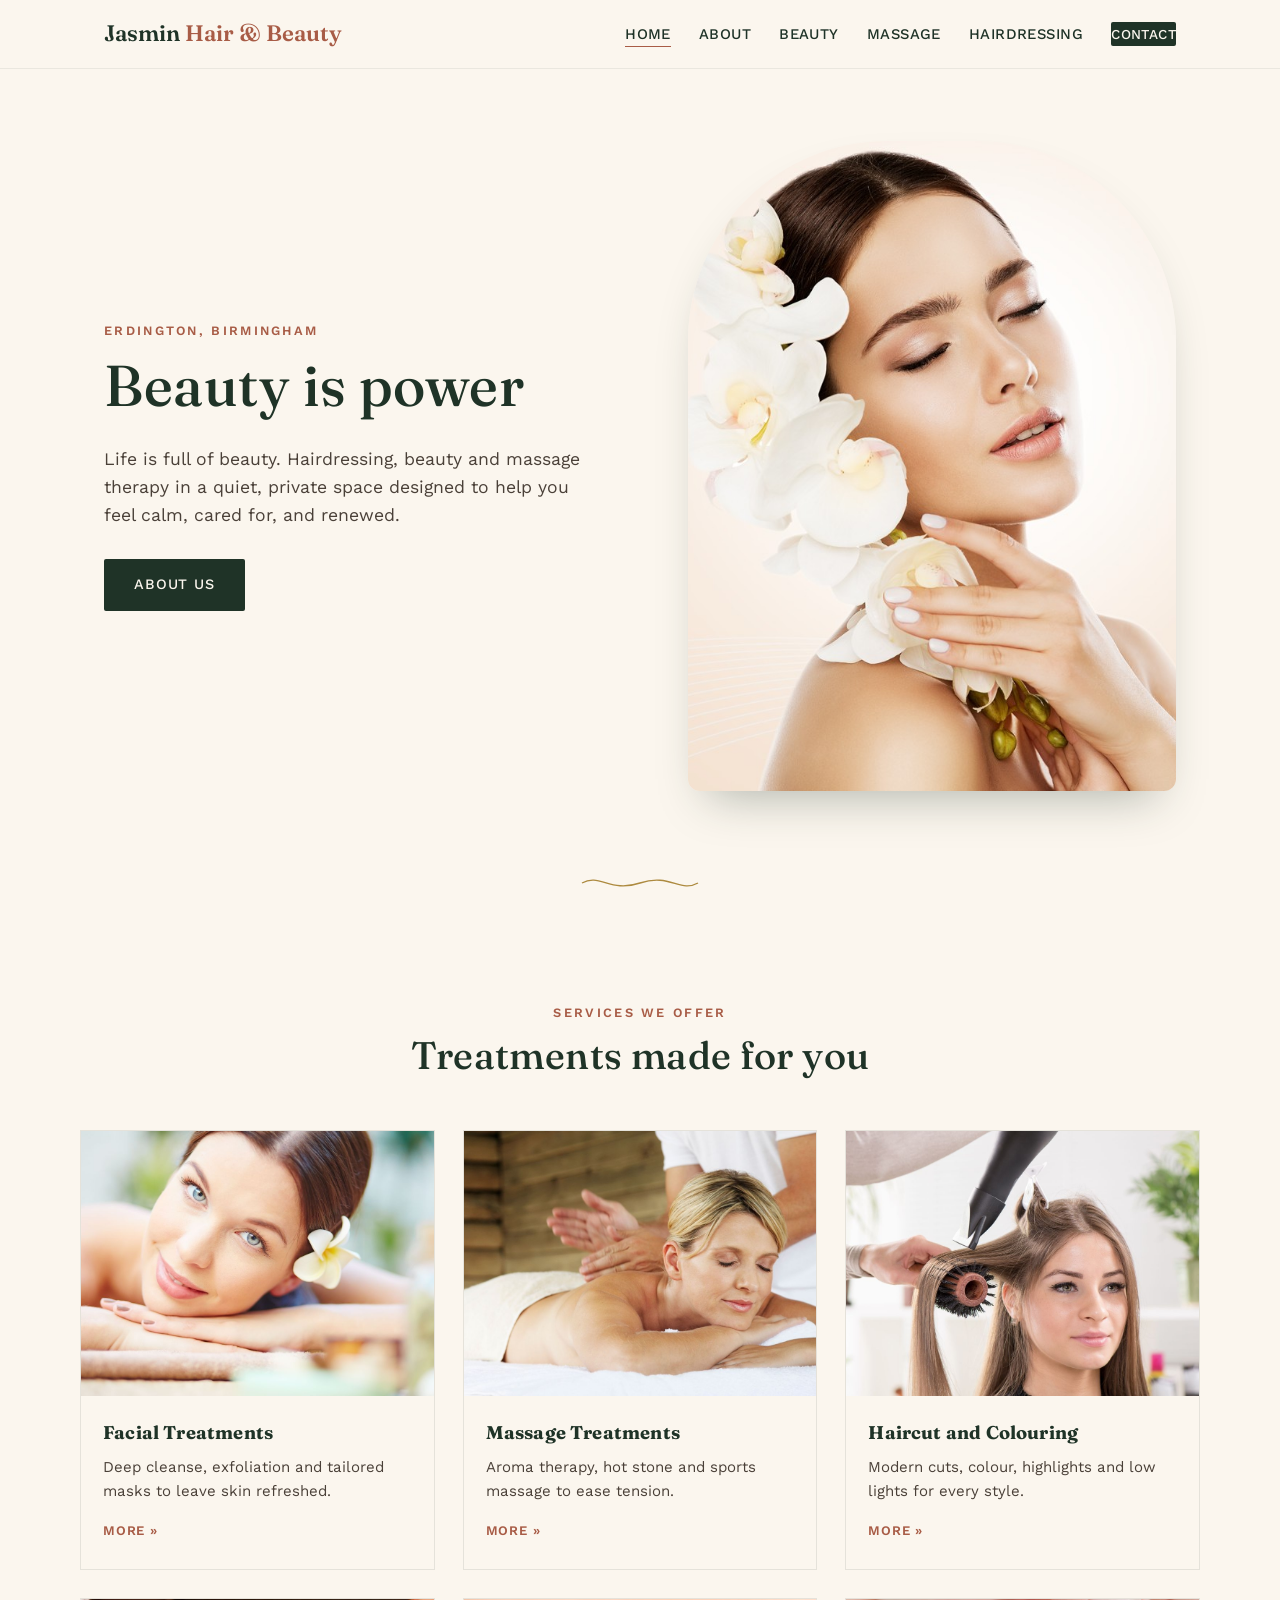
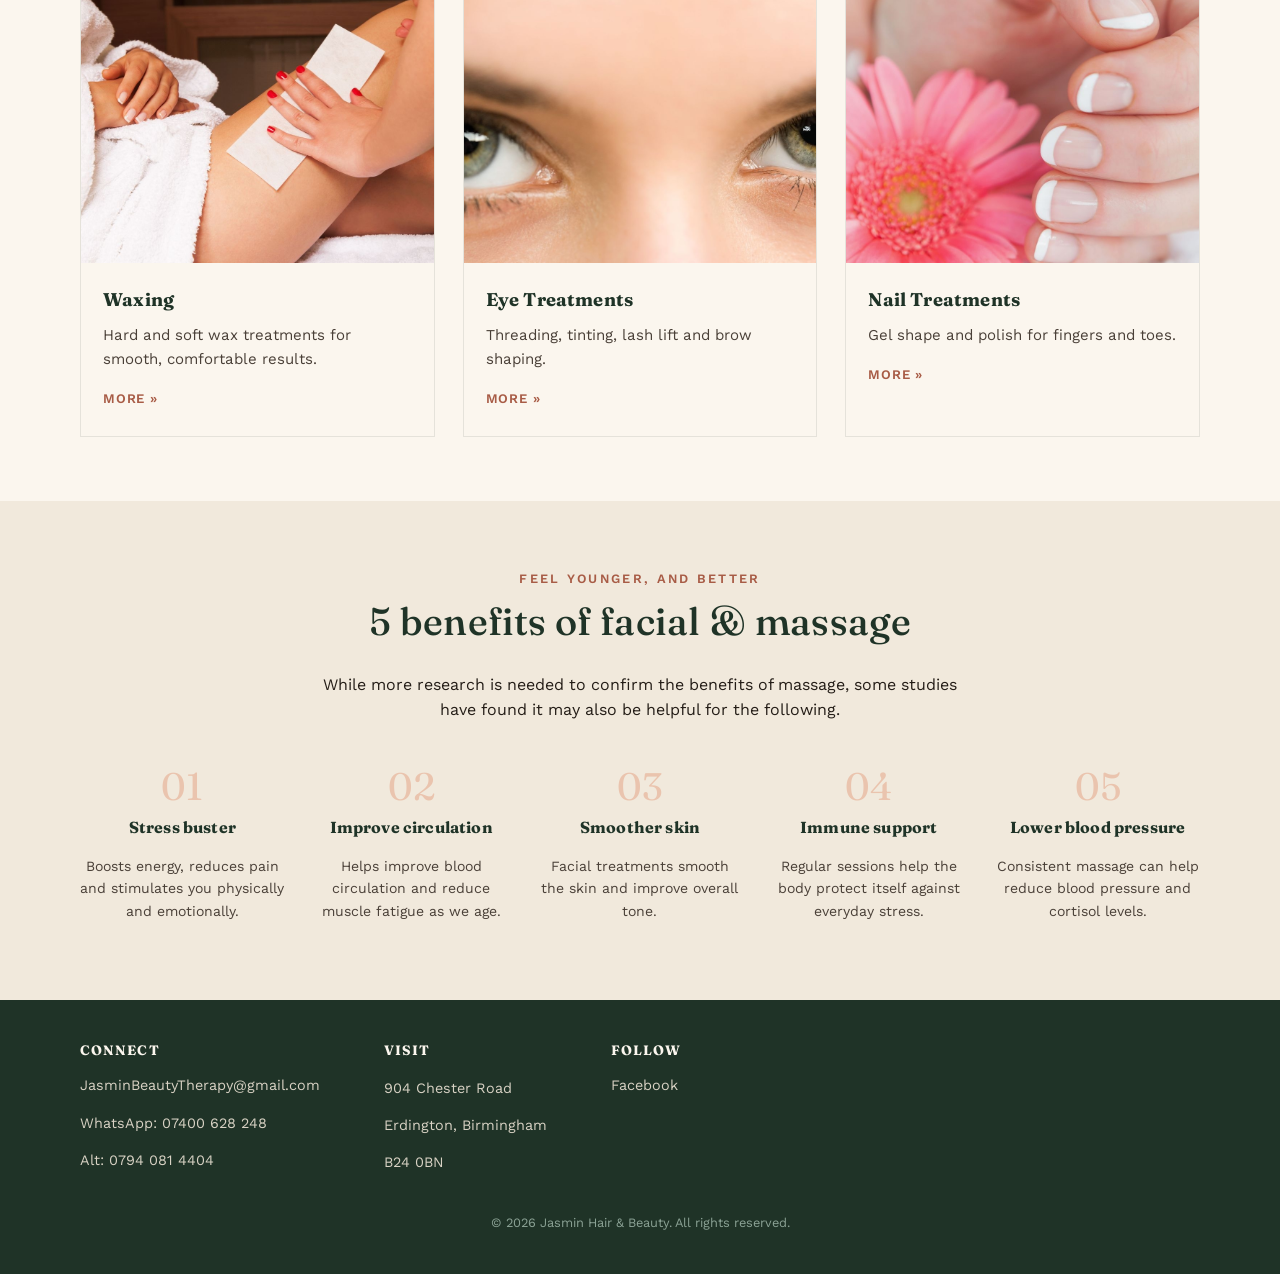
==== index.html @ 74ed9ce4 "Add files via upload" ====
<!DOCTYPE html>
<html lang="en">
<head>
<meta charset="UTF-8">
<meta name="viewport" content="width=device-width, initial-scale=1">
<title>Jasmin Hair &amp; Beauty | Beauty Therapy | Sutton Coldfield, Birmingham</title>
<meta name="description" content="Jasmin Hair & Beauty offers quality hair cutting, colouring, massage, pedicure and manicure treatments in a calm, private setting in Erdington, Birmingham.">
<link rel="stylesheet" href="styles.css">
</head>
<body>

<header class="site-header">
  <div class="nav-row">
    <a href="index.html" class="brand">Jasmin <span>Hair &amp; Beauty</span></a>
    <button class="nav-toggle" aria-label="Toggle menu">&#9776;</button>
    <ul class="nav-links">
      <li><a href="index.html" class="active">Home</a></li>
      <li><a href="about.html">About</a></li>
      <li class="dropdown">
        <a href="beauty-treatments.html">Beauty</a>
        <div class="dropdown-menu">
          <a href="beauty-treatments.html">Beauty Treatments</a>
          <a href="eye-treatments.html">Eye Treatments</a>
          <a href="waxing.html">Waxing</a>
          <a href="nail.html">Nail</a>
        </div>
      </li>
      <li><a href="massage.html">Massage</a></li>
      <li><a href="hairdressing.html">Hairdressing</a></li>
      <li><a href="contact.html" class="book-btn">Contact</a></li>
    </ul>
  </div>
</header>

<section class="hero">
  <div>
    <span class="eyebrow">Erdington, Birmingham</span>
    <h1>Beauty is power</h1>
    <p class="lead">Life is full of beauty. Hairdressing, beauty and massage therapy in a quiet, private space designed to help you feel calm, cared for, and renewed.</p>
    <a href="about.html" class="btn">About Us</a>
  </div>
  <div class="hero-image">
    <img src="js1.jpg" alt="Jasmin Hair & Beauty treatment room">
  </div>
</section>

<div class="divider">
  <svg viewBox="0 0 120 24" fill="none" xmlns="http://www.w3.org/2000/svg"><path d="M2 12C20 2 30 22 60 12C90 2 100 22 118 12" stroke="currentColor" stroke-width="1.4"/></svg>
</div>

<section>
  <div class="section-inner">
    <div class="section-head">
      <span class="eyebrow">Services we offer</span>
      <h2>Treatments made for you</h2>
    </div>
    <div class="grid">
      <div class="card">
        <div class="card-arch"><img src="js2.jpg" alt="Facial treatments"></div>
        <div class="card-body">
          <h3>Facial Treatments</h3>
          <p>Deep cleanse, exfoliation and tailored masks to leave skin refreshed.</p>
          <a href="beauty-treatments.html">More &raquo;</a>
        </div>
      </div>
      <div class="card">
        <div class="card-arch"><img src="js3.jpg" alt="Massage treatments"></div>
        <div class="card-body">
          <h3>Massage Treatments</h3>
          <p>Aroma therapy, hot stone and sports massage to ease tension.</p>
          <a href="massage.html">More &raquo;</a>
        </div>
      </div>
      <div class="card">
        <div class="card-arch"><img src="js4.jpg" alt="Haircut and colouring"></div>
        <div class="card-body">
          <h3>Haircut and Colouring</h3>
          <p>Modern cuts, colour, highlights and low lights for every style.</p>
          <a href="hairdressing.html">More &raquo;</a>
        </div>
      </div>
      <div class="card">
        <div class="card-arch"><img src="js5.jpg" alt="Waxing treatments"></div>
        <div class="card-body">
          <h3>Waxing</h3>
          <p>Hard and soft wax treatments for smooth, comfortable results.</p>
          <a href="waxing.html">More &raquo;</a>
        </div>
      </div>
      <div class="card">
        <div class="card-arch"><img src="js6.jpg" alt="Eye treatments"></div>
        <div class="card-body">
          <h3>Eye Treatments</h3>
          <p>Threading, tinting, lash lift and brow shaping.</p>
          <a href="eye-treatments.html">More &raquo;</a>
        </div>
      </div>
      <div class="card">
        <div class="card-arch"><img src="js7.jpg" alt="Nail treatments"></div>
        <div class="card-body">
          <h3>Nail Treatments</h3>
          <p>Gel shape and polish for fingers and toes.</p>
          <a href="nail.html">More &raquo;</a>
        </div>
      </div>
    </div>
  </div>
</section>

<section class="tinted">
  <div class="section-inner">
    <div class="section-head">
      <span class="eyebrow">Feel younger, and better</span>
      <h2>5 benefits of facial &amp; massage</h2>
      <p style="margin-top:14px;">While more research is needed to confirm the benefits of massage, some studies have found it may also be helpful for the following.</p>
    </div>
    <div class="benefits">
      <div class="benefit">
        <div class="num">01</div>
        <h3>Stress buster</h3>
        <p>Boosts energy, reduces pain and stimulates you physically and emotionally.</p>
      </div>
      <div class="benefit">
        <div class="num">02</div>
        <h3>Improve circulation</h3>
        <p>Helps improve blood circulation and reduce muscle fatigue as we age.</p>
      </div>
      <div class="benefit">
        <div class="num">03</div>
        <h3>Smoother skin</h3>
        <p>Facial treatments smooth the skin and improve overall tone.</p>
      </div>
      <div class="benefit">
        <div class="num">04</div>
        <h3>Immune support</h3>
        <p>Regular sessions help the body protect itself against everyday stress.</p>
      </div>
      <div class="benefit">
        <div class="num">05</div>
        <h3>Lower blood pressure</h3>
        <p>Consistent massage can help reduce blood pressure and cortisol levels.</p>
      </div>
    </div>
  </div>
</section>

<footer>
  <div class="footer-inner">
    <div class="cols">
      <div class="footer-col">
        <h4>Connect</h4>
        <a href="mailto:JasminBeautyTherapy@gmail.com">JasminBeautyTherapy@gmail.com</a>
        <p>WhatsApp: 07400 628 248</p>
        <p>Alt: 0794 081 4404</p>
      </div>
      <div class="footer-col">
        <h4>Visit</h4>
        <p>904 Chester Road</p>
        <p>Erdington, Birmingham</p>
        <p>B24 0BN</p>
      </div>
      <div class="footer-col">
        <h4>Follow</h4>
        <a href="https://facebook.com/JasminBeautyTherapy/" target="_blank" rel="noopener">Facebook</a>
      </div>
    </div>
  </div>
  <p class="copyright">&copy; <span id="year"></span> Jasmin Hair &amp; Beauty. All rights reserved.</p>
</footer>

<script src="script.js"></script>
<script>document.getElementById('year').textContent = new Date().getFullYear();</script>
</body>
</html>
---- styles.css ----
/* ============================================
   Jasmin Hair & Beauty — design tokens
   ============================================ */
@import url('https://fonts.googleapis.com/css2?family=Fraunces:opsz,wght@9..144,400;9..144,500;9..144,600&family=Work+Sans:wght@400;500;600&display=swap');

:root{
  --forest:#1F3327;
  --forest-light:#3C5A46;
  --rosewood:#A85C46;
  --blush:#EAC4AE;
  --ivory:#FBF6EE;
  --putty:#F1E9DC;
  --gold:#AD8A3F;
  --ink:#241D17;
  --radius-arch: 200px 200px 12px 12px;
  --max: 1120px;
}

*,*::before,*::after{box-sizing:border-box;}
html{scroll-behavior:smooth;}
body{
  margin:0;
  background:var(--ivory);
  color:var(--ink);
  font-family:'Work Sans', sans-serif;
  font-size:16px;
  line-height:1.6;
}
h1,h2,h3,h4{
  font-family:'Fraunces', serif;
  color:var(--forest);
  margin:0 0 0.5em;
  letter-spacing:0.01em;
}
a{color:inherit;text-decoration:none;}
img{max-width:100%;display:block;}
.wrap{max-width:var(--max);margin:0 auto;padding:0 24px;}

/* -------- header / nav -------- */
.site-header{
  position:sticky;top:0;z-index:50;
  background:rgba(251,246,238,0.94);
  backdrop-filter:blur(6px);
  border-bottom:1px solid rgba(31,51,39,0.08);
}
.nav-row{
  display:flex;align-items:center;justify-content:space-between;
  padding:16px 24px;max-width:var(--max);margin:0 auto;
}
.brand{
  font-family:'Fraunces', serif;
  font-size:1.4rem;font-weight:600;color:var(--forest);
}
.brand span{color:var(--rosewood);}
.nav-links{display:flex;gap:28px;align-items:center;list-style:none;margin:0;padding:0;}
.nav-links a{
  font-size:0.92rem;font-weight:500;letter-spacing:0.03em;text-transform:uppercase;
  color:var(--forest);position:relative;padding:4px 0;
}
.nav-links a::after{
  content:"";position:absolute;left:0;bottom:0;width:0;height:1px;background:var(--rosewood);
  transition:width .25s ease;
}
.nav-links a:hover::after, .nav-links a.active::after{width:100%;}
.nav-links .dropdown{position:relative;}
.dropdown-menu{
  display:none;position:absolute;top:100%;left:0;background:var(--ivory);
  border:1px solid rgba(31,51,39,0.12);min-width:180px;padding:8px 0;margin-top:10px;
  box-shadow:0 12px 24px rgba(31,51,39,0.08);
}
.dropdown:hover .dropdown-menu{display:block;}
.dropdown-menu a{display:block;padding:8px 18px;text-transform:none;font-size:0.9rem;}
.dropdown-menu a:hover{background:var(--putty);}
.nav-toggle{display:none;background:none;border:none;font-size:1.6rem;color:var(--forest);cursor:pointer;}

.book-btn{
  background:var(--forest);color:var(--ivory)!important;
  padding:10px 20px;border-radius:2px;font-size:0.85rem!important;
  text-transform:uppercase;letter-spacing:0.05em;
}
.book-btn:hover{background:var(--rosewood);}
.book-btn::after{display:none;}

/* -------- hero -------- */
.hero{
  display:grid;grid-template-columns:1.1fr 1fr;gap:48px;align-items:center;
  padding:72px 24px;max-width:var(--max);margin:0 auto;
}
.hero .eyebrow{
  font-size:0.8rem;letter-spacing:0.18em;text-transform:uppercase;color:var(--rosewood);
  font-weight:600;margin-bottom:14px;display:block;
}
.hero h1{font-size:clamp(2.4rem,5vw,3.6rem);line-height:1.05;font-weight:500;}
.hero p.lead{font-size:1.1rem;max-width:44ch;margin:18px 0 30px;color:#4a4038;}
.hero-image{
  border-radius:var(--radius-arch);
  overflow:hidden;aspect-ratio:3/4;
  box-shadow:0 24px 48px -20px rgba(31,51,39,0.35);
}
.hero-image img{width:100%;height:100%;object-fit:cover;}

.btn{
  display:inline-block;background:var(--forest);color:var(--ivory);
  padding:14px 30px;border-radius:2px;font-size:0.9rem;font-weight:500;
  text-transform:uppercase;letter-spacing:0.06em;transition:background .2s ease;
}
.btn:hover{background:var(--rosewood);}
.btn-outline{
  background:transparent;border:1px solid var(--forest);color:var(--forest);
}
.btn-outline:hover{background:var(--forest);color:var(--ivory);}

/* -------- botanical divider (signature element) -------- */
.divider{display:flex;justify-content:center;padding:8px 0 40px;}
.divider svg{width:120px;height:24px;color:var(--gold);}

/* -------- section basics -------- */
section{padding:64px 24px;}
.section-inner{max-width:var(--max);margin:0 auto;}
.section-head{text-align:center;max-width:640px;margin:0 auto 44px;}
.section-head .eyebrow{
  font-size:0.8rem;letter-spacing:0.18em;text-transform:uppercase;color:var(--rosewood);font-weight:600;
}
.section-head h2{font-size:clamp(1.8rem,3vw,2.4rem);font-weight:500;}
.tinted{background:var(--putty);}

/* -------- service cards -------- */
.grid{display:grid;grid-template-columns:repeat(3,1fr);gap:28px;}
.card{
  background:var(--ivory);border:1px solid rgba(31,51,39,0.1);
  overflow:hidden;transition:transform .25s ease, box-shadow .25s ease;
}
.card:hover{transform:translateY(-4px);box-shadow:0 20px 32px -18px rgba(31,51,39,0.25);}
.card-arch{aspect-ratio:4/3;overflow:hidden;border-radius:0 0 0 0;position:relative;}
.card-arch img{width:100%;height:100%;object-fit:cover;}
.card-body{padding:22px 22px 26px;}
.card-body h3{font-size:1.15rem;margin-bottom:8px;}
.card-body p{font-size:0.94rem;color:#4a4038;margin:0 0 14px;}
.card-body a{font-size:0.82rem;text-transform:uppercase;letter-spacing:0.06em;color:var(--rosewood);font-weight:600;}

/* -------- benefits list -------- */
.benefits{display:grid;grid-template-columns:repeat(5,1fr);gap:24px;}
.benefit{text-align:center;}
.benefit .num{
  font-family:'Fraunces',serif;color:var(--blush);font-size:2.4rem;line-height:1;margin-bottom:10px;
}
.benefit h3{font-size:1rem;margin-bottom:8px;}
.benefit p{font-size:0.88rem;color:#4a4038;}

/* -------- pricing table -------- */
.price-table{width:100%;border-collapse:collapse;margin:0 auto;max-width:760px;}
.price-table tr{border-bottom:1px solid rgba(31,51,39,0.12);}
.price-table td{padding:14px 6px;font-size:0.98rem;}
.price-table td:last-child{text-align:right;font-family:'Fraunces',serif;color:var(--rosewood);font-weight:600;white-space:nowrap;}
.price-group{margin-bottom:44px;}
.price-group h3{font-size:1.05rem;text-transform:uppercase;letter-spacing:0.06em;color:var(--forest-light);margin-bottom:6px;}
.price-note{font-size:0.85rem;color:#7a6f63;margin-top:10px;}

/* -------- intro / about text blocks -------- */
.prose{max-width:680px;margin:0 auto;font-size:1.05rem;color:#4a4038;}
.prose p{margin-bottom:1.1em;}

.two-col{display:grid;grid-template-columns:1fr 1fr;gap:56px;align-items:center;}
.two-col img{border-radius:var(--radius-arch);aspect-ratio:3/4;object-fit:cover;width:100%;}

/* -------- contact / footer -------- */
.contact-grid{display:grid;grid-template-columns:1.1fr 0.9fr;gap:56px;}
.info-block{margin-bottom:28px;}
.info-block h3{font-size:0.85rem;text-transform:uppercase;letter-spacing:0.08em;color:var(--rosewood);margin-bottom:10px;}
.info-block p{margin:0 0 4px;font-size:0.98rem;}

form.contact-form{display:flex;flex-direction:column;gap:16px;}
form.contact-form label{font-size:0.8rem;text-transform:uppercase;letter-spacing:0.05em;color:var(--forest-light);margin-bottom:6px;display:block;}
form.contact-form input, form.contact-form textarea{
  width:100%;padding:12px 14px;border:1px solid rgba(31,51,39,0.2);background:var(--ivory);
  font-family:'Work Sans',sans-serif;font-size:0.95rem;
}
form.contact-form textarea{min-height:130px;resize:vertical;}
form.contact-form button{align-self:flex-start;border:none;cursor:pointer;}
.form-note{font-size:0.82rem;color:#7a6f63;margin-top:6px;}

footer{
  background:var(--forest);color:var(--ivory);padding:40px 24px 28px;
}
.footer-inner{max-width:var(--max);margin:0 auto;display:flex;justify-content:space-between;flex-wrap:wrap;gap:24px;}
footer a{color:var(--blush);}
.footer-inner .cols{display:flex;gap:64px;flex-wrap:wrap;}
.footer-col h4{color:var(--ivory);font-size:0.85rem;text-transform:uppercase;letter-spacing:0.08em;margin-bottom:12px;}
.footer-col p, .footer-col a{font-size:0.9rem;color:#d8d2c4;display:block;margin-bottom:6px;}
.copyright{font-size:0.8rem;color:#8ba295;margin-top:32px;text-align:center;}

/* -------- page hero (inner pages) -------- */
.page-hero{
  padding:56px 24px 20px;text-align:center;
}
.page-hero .eyebrow{font-size:0.8rem;letter-spacing:0.18em;text-transform:uppercase;color:var(--rosewood);font-weight:600;}
.page-hero h1{font-size:clamp(2rem,4vw,2.8rem);font-weight:500;}
.page-hero p{max-width:56ch;margin:12px auto 0;color:#4a4038;}

/* -------- responsive -------- */
@media (max-width:900px){
  .hero{grid-template-columns:1fr;padding-top:40px;}
  .hero-image{order:-1;max-width:340px;margin:0 auto;}
  .grid{grid-template-columns:repeat(2,1fr);}
  .benefits{grid-template-columns:repeat(2,1fr);}
  .two-col{grid-template-columns:1fr;}
  .contact-grid{grid-template-columns:1fr;}
  .nav-links{
    position:fixed;top:68px;left:0;right:0;bottom:0;background:var(--ivory);
    flex-direction:column;align-items:flex-start;padding:28px 24px;gap:20px;
    transform:translateX(100%);transition:transform .3s ease;overflow-y:auto;
  }
  .nav-links.open{transform:translateX(0);}
  .nav-toggle{display:block;}
  .dropdown-menu{position:static;display:block!important;box-shadow:none;border:none;padding-left:12px;margin-top:8px;}
}
@media (max-width:600px){
  .grid{grid-template-columns:1fr;}
  .benefits{grid-template-columns:1fr 1fr;}
}
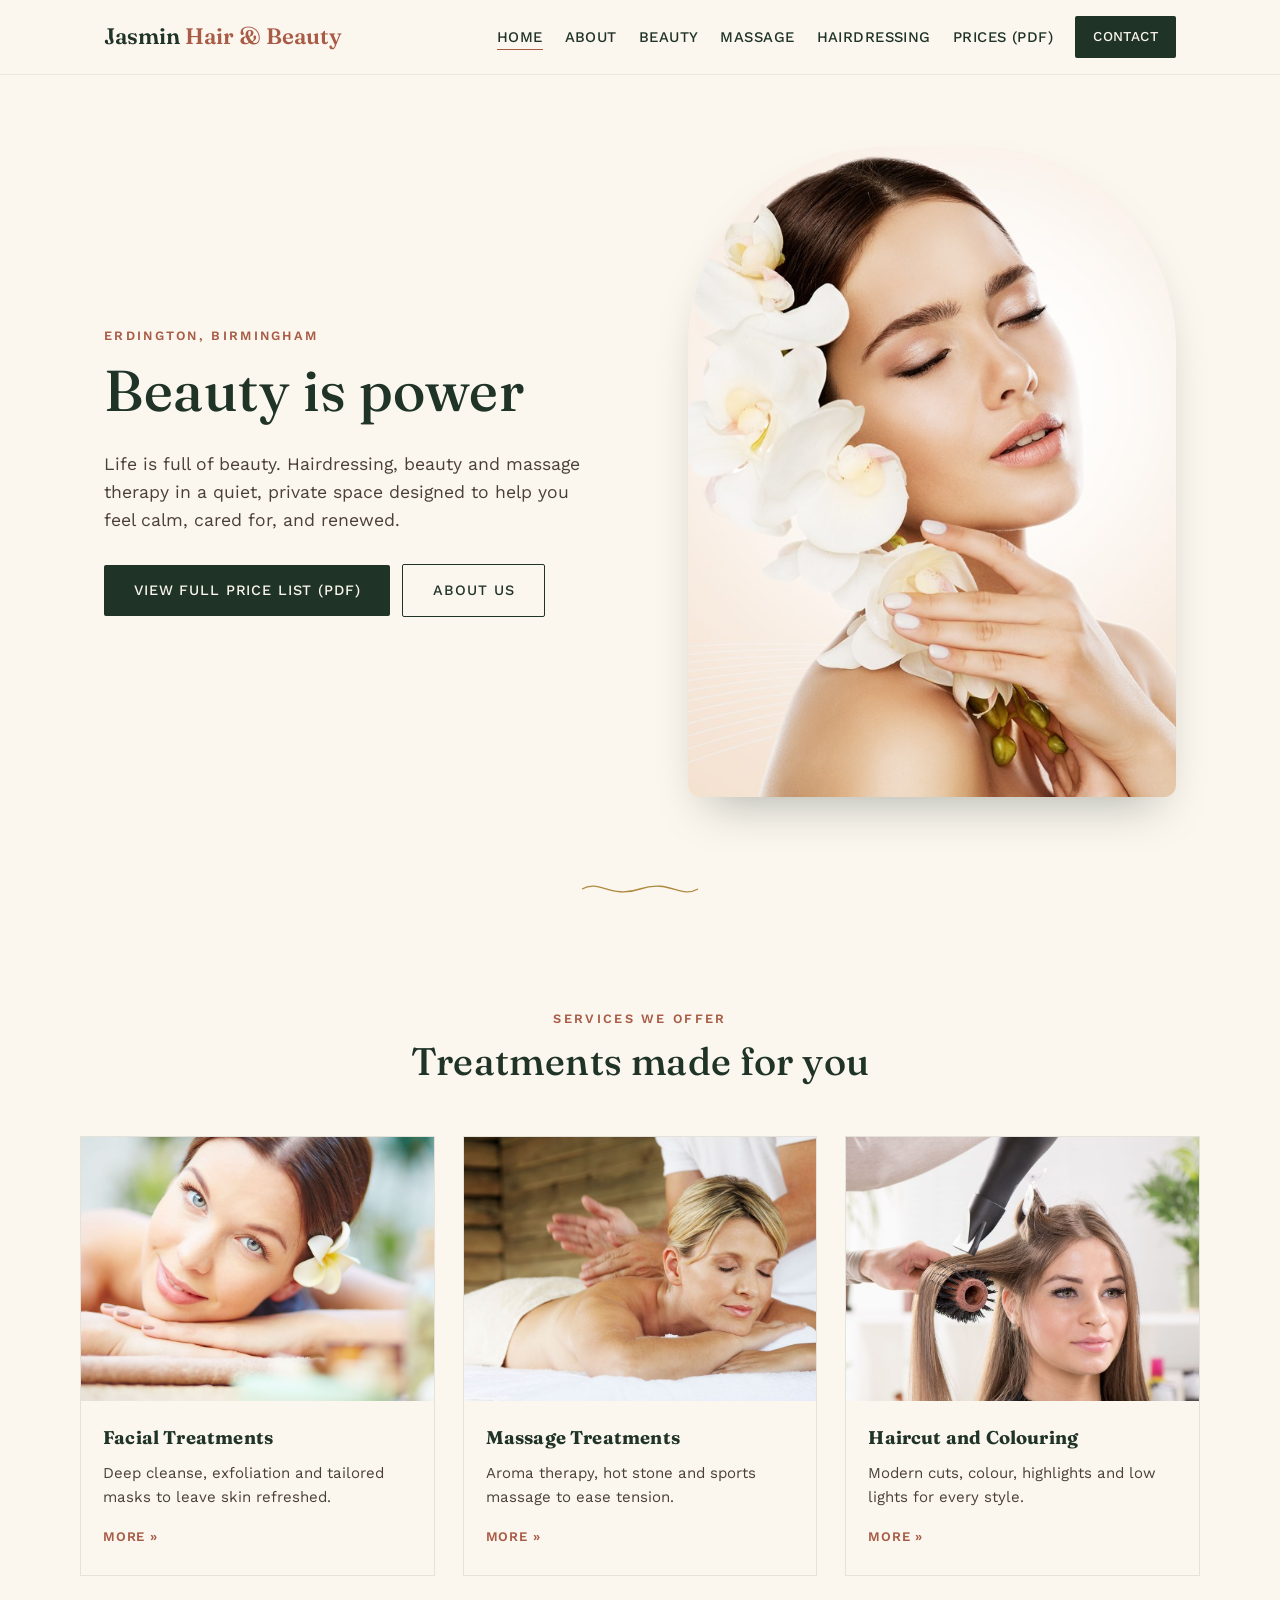
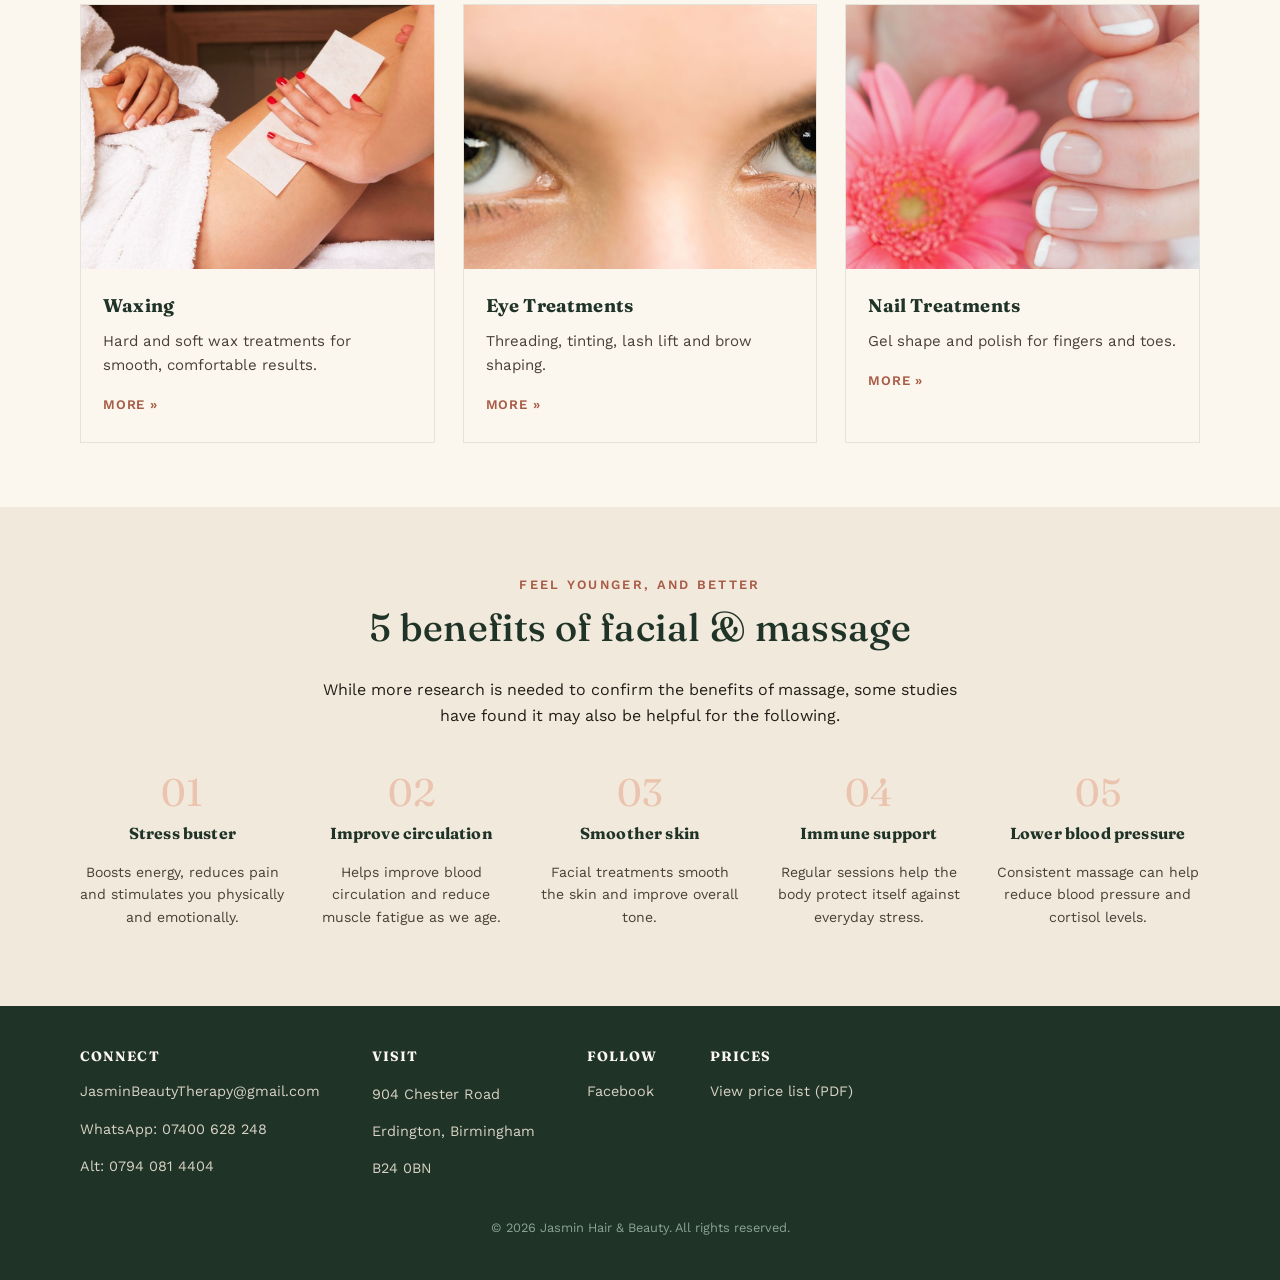
==== commit 567a9f25: "Add files via upload" ====
--- a/index.html
+++ b/index.html
@@ -1,174 +1,351 @@
 <!DOCTYPE html>
 <html lang="en">
-<head>
-<meta charset="UTF-8">
-<meta name="viewport" content="width=device-width, initial-scale=1">
-<title>Jasmin Hair &amp; Beauty | Beauty Therapy | Sutton Coldfield, Birmingham</title>
-<meta name="description" content="Jasmin Hair & Beauty offers quality hair cutting, colouring, massage, pedicure and manicure treatments in a calm, private setting in Erdington, Birmingham.">
-<link rel="stylesheet" href="styles.css">
-</head>
-<body>
-
-<header class="site-header">
-  <div class="nav-row">
-    <a href="index.html" class="brand">Jasmin <span>Hair &amp; Beauty</span></a>
-    <button class="nav-toggle" aria-label="Toggle menu">&#9776;</button>
-    <ul class="nav-links">
-      <li><a href="index.html" class="active">Home</a></li>
-      <li><a href="about.html">About</a></li>
-      <li class="dropdown">
-        <a href="beauty-treatments.html">Beauty</a>
-        <div class="dropdown-menu">
-          <a href="beauty-treatments.html">Beauty Treatments</a>
-          <a href="eye-treatments.html">Eye Treatments</a>
-          <a href="waxing.html">Waxing</a>
-          <a href="nail.html">Nail</a>
-        </div>
-      </li>
-      <li><a href="massage.html">Massage</a></li>
-      <li><a href="hairdressing.html">Hairdressing</a></li>
-      <li><a href="contact.html" class="book-btn">Contact</a></li>
+ <head>
+  <meta charset="utf-8"/>
+  <meta content="width=device-width, initial-scale=1" name="viewport"/>
+  <title>
+   Jasmin Hair &amp; Beauty | Beauty Therapy | Sutton Coldfield, Birmingham
+  </title>
+  <meta content="Jasmin Hair &amp; Beauty offers quality hair cutting, colouring, massage, pedicure and manicure treatments in a calm, private setting in Erdington, Birmingham." name="description"/>
+  <link href="styles.css" rel="stylesheet"/>
+ </head>
+ <body>
+  <header class="site-header">
+   <div class="nav-row">
+    <a class="brand" href="index.html">
+     Jasmin
+     <span>
+      Hair &amp; Beauty
+     </span>
+    </a>
+    <button aria-controls="site-navigation" aria-expanded="false" aria-label="Open menu" class="nav-toggle" type="button">
+     ☰
+    </button>
+    <ul aria-label="Main navigation" class="nav-links" id="site-navigation">
+     <li>
+      <a class="active" href="index.html">
+       Home
+      </a>
+     </li>
+     <li>
+      <a href="about.html">
+       About
+      </a>
+     </li>
+     <li class="dropdown">
+      <a href="beauty-treatments.html">
+       Beauty
+      </a>
+      <div class="dropdown-menu">
+       <a href="beauty-treatments.html">
+        Beauty Treatments
+       </a>
+       <a href="eye-treatments.html">
+        Eye Treatments
+       </a>
+       <a href="waxing.html">
+        Waxing
+       </a>
+       <a href="nail.html">
+        Nail
+       </a>
+      </div>
+     </li>
+     <li>
+      <a href="massage.html">
+       Massage
+      </a>
+     </li>
+     <li>
+      <a href="hairdressing.html">
+       Hairdressing
+      </a>
+     </li>
+     <li>
+      <a href="downloads/jasmin-price-list.pdf" type="application/pdf">
+       Prices (PDF)
+      </a>
+     </li>
+     <li>
+      <a class="book-btn" href="contact.html">
+       Contact
+      </a>
+     </li>
     </ul>
+   </div>
+  </header>
+  <section class="hero">
+   <div>
+    <span class="eyebrow">
+     Erdington, Birmingham
+    </span>
+    <h1>
+     Beauty is power
+    </h1>
+    <p class="lead">
+     Life is full of beauty. Hairdressing, beauty and massage therapy in a quiet, private space designed to help you feel calm, cared for, and renewed.
+    </p>
+    <div class="action-row">
+     <a class="btn" href="downloads/jasmin-price-list.pdf" type="application/pdf">
+      View full price list (PDF)
+     </a>
+     <a class="btn btn-outline" href="about.html">
+      About Us
+     </a>
+    </div>
+   </div>
+   <div class="hero-image">
+    <img alt="Jasmin Hair &amp; Beauty treatment room" src="js1.jpg"/>
+   </div>
+  </section>
+  <div class="divider">
+   <svg fill="none" viewbox="0 0 120 24" xmlns="http://www.w3.org/2000/svg">
+    <path d="M2 12C20 2 30 22 60 12C90 2 100 22 118 12" stroke="currentColor" stroke-width="1.4">
+    </path>
+   </svg>
   </div>
-</header>
-
-<section class="hero">
-  <div>
-    <span class="eyebrow">Erdington, Birmingham</span>
-    <h1>Beauty is power</h1>
-    <p class="lead">Life is full of beauty. Hairdressing, beauty and massage therapy in a quiet, private space designed to help you feel calm, cared for, and renewed.</p>
-    <a href="about.html" class="btn">About Us</a>
-  </div>
-  <div class="hero-image">
-    <img src="js1.jpg" alt="Jasmin Hair & Beauty treatment room">
-  </div>
-</section>
-
-<div class="divider">
-  <svg viewBox="0 0 120 24" fill="none" xmlns="http://www.w3.org/2000/svg"><path d="M2 12C20 2 30 22 60 12C90 2 100 22 118 12" stroke="currentColor" stroke-width="1.4"/></svg>
-</div>
-
-<section>
-  <div class="section-inner">
+  <section>
+   <div class="section-inner">
     <div class="section-head">
-      <span class="eyebrow">Services we offer</span>
-      <h2>Treatments made for you</h2>
+     <span class="eyebrow">
+      Services we offer
+     </span>
+     <h2>
+      Treatments made for you
+     </h2>
     </div>
     <div class="grid">
-      <div class="card">
-        <div class="card-arch"><img src="js2.jpg" alt="Facial treatments"></div>
-        <div class="card-body">
-          <h3>Facial Treatments</h3>
-          <p>Deep cleanse, exfoliation and tailored masks to leave skin refreshed.</p>
-          <a href="beauty-treatments.html">More &raquo;</a>
-        </div>
-      </div>
-      <div class="card">
-        <div class="card-arch"><img src="js3.jpg" alt="Massage treatments"></div>
-        <div class="card-body">
-          <h3>Massage Treatments</h3>
-          <p>Aroma therapy, hot stone and sports massage to ease tension.</p>
-          <a href="massage.html">More &raquo;</a>
-        </div>
-      </div>
-      <div class="card">
-        <div class="card-arch"><img src="js4.jpg" alt="Haircut and colouring"></div>
-        <div class="card-body">
-          <h3>Haircut and Colouring</h3>
-          <p>Modern cuts, colour, highlights and low lights for every style.</p>
-          <a href="hairdressing.html">More &raquo;</a>
-        </div>
-      </div>
-      <div class="card">
-        <div class="card-arch"><img src="js5.jpg" alt="Waxing treatments"></div>
-        <div class="card-body">
-          <h3>Waxing</h3>
-          <p>Hard and soft wax treatments for smooth, comfortable results.</p>
-          <a href="waxing.html">More &raquo;</a>
-        </div>
-      </div>
-      <div class="card">
-        <div class="card-arch"><img src="js6.jpg" alt="Eye treatments"></div>
-        <div class="card-body">
-          <h3>Eye Treatments</h3>
-          <p>Threading, tinting, lash lift and brow shaping.</p>
-          <a href="eye-treatments.html">More &raquo;</a>
-        </div>
-      </div>
-      <div class="card">
-        <div class="card-arch"><img src="js7.jpg" alt="Nail treatments"></div>
-        <div class="card-body">
-          <h3>Nail Treatments</h3>
-          <p>Gel shape and polish for fingers and toes.</p>
-          <a href="nail.html">More &raquo;</a>
-        </div>
-      </div>
-    </div>
-  </div>
-</section>
-
-<section class="tinted">
-  <div class="section-inner">
+     <div class="card">
+      <div class="card-arch">
+       <img alt="Facial treatments" src="js2.jpg"/>
+      </div>
+      <div class="card-body">
+       <h3>
+        Facial Treatments
+       </h3>
+       <p>
+        Deep cleanse, exfoliation and tailored masks to leave skin refreshed.
+       </p>
+       <a href="beauty-treatments.html">
+        More »
+       </a>
+      </div>
+     </div>
+     <div class="card">
+      <div class="card-arch">
+       <img alt="Massage treatments" src="js3.jpg"/>
+      </div>
+      <div class="card-body">
+       <h3>
+        Massage Treatments
+       </h3>
+       <p>
+        Aroma therapy, hot stone and sports massage to ease tension.
+       </p>
+       <a href="massage.html">
+        More »
+       </a>
+      </div>
+     </div>
+     <div class="card">
+      <div class="card-arch">
+       <img alt="Haircut and colouring" src="js4.jpg"/>
+      </div>
+      <div class="card-body">
+       <h3>
+        Haircut and Colouring
+       </h3>
+       <p>
+        Modern cuts, colour, highlights and low lights for every style.
+       </p>
+       <a href="hairdressing.html">
+        More »
+       </a>
+      </div>
+     </div>
+     <div class="card">
+      <div class="card-arch">
+       <img alt="Waxing treatments" src="js5.jpg"/>
+      </div>
+      <div class="card-body">
+       <h3>
+        Waxing
+       </h3>
+       <p>
+        Hard and soft wax treatments for smooth, comfortable results.
+       </p>
+       <a href="waxing.html">
+        More »
+       </a>
+      </div>
+     </div>
+     <div class="card">
+      <div class="card-arch">
+       <img alt="Eye treatments" src="js6.jpg"/>
+      </div>
+      <div class="card-body">
+       <h3>
+        Eye Treatments
+       </h3>
+       <p>
+        Threading, tinting, lash lift and brow shaping.
+       </p>
+       <a href="eye-treatments.html">
+        More »
+       </a>
+      </div>
+     </div>
+     <div class="card">
+      <div class="card-arch">
+       <img alt="Nail treatments" src="js7.jpg"/>
+      </div>
+      <div class="card-body">
+       <h3>
+        Nail Treatments
+       </h3>
+       <p>
+        Gel shape and polish for fingers and toes.
+       </p>
+       <a href="nail.html">
+        More »
+       </a>
+      </div>
+     </div>
+    </div>
+   </div>
+  </section>
+  <section class="tinted">
+   <div class="section-inner">
     <div class="section-head">
-      <span class="eyebrow">Feel younger, and better</span>
-      <h2>5 benefits of facial &amp; massage</h2>
-      <p style="margin-top:14px;">While more research is needed to confirm the benefits of massage, some studies have found it may also be helpful for the following.</p>
+     <span class="eyebrow">
+      Feel younger, and better
+     </span>
+     <h2>
+      5 benefits of facial &amp; massage
+     </h2>
+     <p style="margin-top:14px;">
+      While more research is needed to confirm the benefits of massage, some studies have found it may also be helpful for the following.
+     </p>
     </div>
     <div class="benefits">
-      <div class="benefit">
-        <div class="num">01</div>
-        <h3>Stress buster</h3>
-        <p>Boosts energy, reduces pain and stimulates you physically and emotionally.</p>
-      </div>
-      <div class="benefit">
-        <div class="num">02</div>
-        <h3>Improve circulation</h3>
-        <p>Helps improve blood circulation and reduce muscle fatigue as we age.</p>
-      </div>
-      <div class="benefit">
-        <div class="num">03</div>
-        <h3>Smoother skin</h3>
-        <p>Facial treatments smooth the skin and improve overall tone.</p>
-      </div>
-      <div class="benefit">
-        <div class="num">04</div>
-        <h3>Immune support</h3>
-        <p>Regular sessions help the body protect itself against everyday stress.</p>
-      </div>
-      <div class="benefit">
-        <div class="num">05</div>
-        <h3>Lower blood pressure</h3>
-        <p>Consistent massage can help reduce blood pressure and cortisol levels.</p>
-      </div>
-    </div>
-  </div>
-</section>
-
-<footer>
-  <div class="footer-inner">
+     <div class="benefit">
+      <div class="num">
+       01
+      </div>
+      <h3>
+       Stress buster
+      </h3>
+      <p>
+       Boosts energy, reduces pain and stimulates you physically and emotionally.
+      </p>
+     </div>
+     <div class="benefit">
+      <div class="num">
+       02
+      </div>
+      <h3>
+       Improve circulation
+      </h3>
+      <p>
+       Helps improve blood circulation and reduce muscle fatigue as we age.
+      </p>
+     </div>
+     <div class="benefit">
+      <div class="num">
+       03
+      </div>
+      <h3>
+       Smoother skin
+      </h3>
+      <p>
+       Facial treatments smooth the skin and improve overall tone.
+      </p>
+     </div>
+     <div class="benefit">
+      <div class="num">
+       04
+      </div>
+      <h3>
+       Immune support
+      </h3>
+      <p>
+       Regular sessions help the body protect itself against everyday stress.
+      </p>
+     </div>
+     <div class="benefit">
+      <div class="num">
+       05
+      </div>
+      <h3>
+       Lower blood pressure
+      </h3>
+      <p>
+       Consistent massage can help reduce blood pressure and cortisol levels.
+      </p>
+     </div>
+    </div>
+   </div>
+  </section>
+  <footer>
+   <div class="footer-inner">
     <div class="cols">
-      <div class="footer-col">
-        <h4>Connect</h4>
-        <a href="mailto:JasminBeautyTherapy@gmail.com">JasminBeautyTherapy@gmail.com</a>
-        <p>WhatsApp: 07400 628 248</p>
-        <p>Alt: 0794 081 4404</p>
-      </div>
-      <div class="footer-col">
-        <h4>Visit</h4>
-        <p>904 Chester Road</p>
-        <p>Erdington, Birmingham</p>
-        <p>B24 0BN</p>
-      </div>
-      <div class="footer-col">
-        <h4>Follow</h4>
-        <a href="https://facebook.com/JasminBeautyTherapy/" target="_blank" rel="noopener">Facebook</a>
-      </div>
-    </div>
-  </div>
-  <p class="copyright">&copy; <span id="year"></span> Jasmin Hair &amp; Beauty. All rights reserved.</p>
-</footer>
-
-<script src="script.js"></script>
-<script>document.getElementById('year').textContent = new Date().getFullYear();</script>
-</body>
+     <div class="footer-col">
+      <h4>
+       Connect
+      </h4>
+      <a href="mailto:JasminBeautyTherapy@gmail.com">
+       JasminBeautyTherapy@gmail.com
+      </a>
+      <p>
+       WhatsApp: 07400 628 248
+      </p>
+      <p>
+       Alt: 0794 081 4404
+      </p>
+     </div>
+     <div class="footer-col">
+      <h4>
+       Visit
+      </h4>
+      <p>
+       904 Chester Road
+      </p>
+      <p>
+       Erdington, Birmingham
+      </p>
+      <p>
+       B24 0BN
+      </p>
+     </div>
+     <div class="footer-col">
+      <h4>
+       Follow
+      </h4>
+      <a href="https://facebook.com/JasminBeautyTherapy/" rel="noopener" target="_blank">
+       Facebook
+      </a>
+     </div>
+     <div class="footer-col">
+      <h4>
+       Prices
+      </h4>
+      <a href="downloads/jasmin-price-list.pdf" type="application/pdf">
+       View price list (PDF)
+      </a>
+     </div>
+    </div>
+   </div>
+   <p class="copyright">
+    ©
+    <span id="year">
+    </span>
+    Jasmin Hair &amp; Beauty. All rights reserved.
+   </p>
+  </footer>
+  <script src="script.js">
+  </script>
+  <script>
+   document.getElementById('year').textContent = new Date().getFullYear();
+  </script>
+ </body>
 </html>
--- a/styles.css
+++ b/styles.css
@@ -68,7 +68,10 @@
   border:1px solid rgba(31,51,39,0.12);min-width:180px;padding:8px 0;margin-top:10px;
   box-shadow:0 12px 24px rgba(31,51,39,0.08);
 }
-.dropdown:hover .dropdown-menu{display:block;}
+.dropdown:hover .dropdown-menu,
+.dropdown:focus-within .dropdown-menu{display:block;}
+/* invisible bridge so the menu doesn't close while the mouse crosses the gap */
+.dropdown-menu::before{content:"";position:absolute;left:0;right:0;top:-14px;height:14px;}
 .dropdown-menu a{display:block;padding:8px 18px;text-transform:none;font-size:0.9rem;}
 .dropdown-menu a:hover{background:var(--putty);}
 .nav-toggle{display:none;background:none;border:none;font-size:1.6rem;color:var(--forest);cursor:pointer;}
@@ -147,14 +150,33 @@
 .benefit h3{font-size:1rem;margin-bottom:8px;}
 .benefit p{font-size:0.88rem;color:#4a4038;}
 
-/* -------- pricing table -------- */
-.price-table{width:100%;border-collapse:collapse;margin:0 auto;max-width:760px;}
-.price-table tr{border-bottom:1px solid rgba(31,51,39,0.12);}
-.price-table td{padding:14px 6px;font-size:0.98rem;}
-.price-table td:last-child{text-align:right;font-family:'Fraunces',serif;color:var(--rosewood);font-weight:600;white-space:nowrap;}
-.price-group{margin-bottom:44px;}
-.price-group h3{font-size:1.05rem;text-transform:uppercase;letter-spacing:0.06em;color:var(--forest-light);margin-bottom:6px;}
-.price-note{font-size:0.85rem;color:#7a6f63;margin-top:10px;}
+/* -------- treatment information (prices live only in the PDF) -------- */
+.treatment-content{max-width:900px;}
+.treatment-content .prose{max-width:none;}
+.treatment-group{margin-bottom:40px;}
+.treatment-group h2{font-size:1.35rem;font-weight:500;margin-bottom:14px;}
+.treatment-list{
+  list-style:none;padding:0;margin:0;
+  display:grid;grid-template-columns:repeat(2,minmax(0,1fr));column-gap:32px;
+}
+.treatment-list li{
+  padding:14px 0;border-top:1px solid rgba(31,51,39,0.15);
+  font-size:1rem;overflow-wrap:anywhere;
+}
+.treatment-note{
+  border-left:3px solid var(--gold);background:var(--putty);
+  padding:13px 16px;margin:18px 0 0;font-size:0.94rem;color:var(--ink);
+}
+.action-row{display:flex;flex-wrap:wrap;gap:12px;align-items:center;}
+.action-row-centred{justify-content:center;margin-top:28px;}
+.action-row .btn{text-align:center;}
+.price-list-callout{
+  background:var(--putty);border:1px solid rgba(31,51,39,0.12);
+  border-left:4px solid var(--gold);padding:28px;margin-top:40px;
+}
+.price-list-callout h2{font-size:1.5rem;font-weight:500;margin:0 0 10px;}
+.price-list-callout p{max-width:66ch;margin:0 0 22px;}
+a:focus-visible,button:focus-visible{outline:3px solid var(--rosewood);outline-offset:5px;}
 
 /* -------- intro / about text blocks -------- */
 .prose{max-width:680px;margin:0 auto;font-size:1.05rem;color:#4a4038;}
@@ -198,6 +220,27 @@
 .page-hero p{max-width:56ch;margin:12px auto 0;color:#4a4038;}
 
 /* -------- responsive -------- */
+.nav-row{gap:24px;}
+.brand{flex-shrink:0;}
+.nav-links{gap:22px;}
+.nav-links > li > a{white-space:nowrap;}
+.nav-links .book-btn{padding:10px 18px;display:inline-block;}
+.footer-inner .cols{gap:36px 52px;}
+.footer-col a{overflow-wrap:anywhere;}
+
+@media (max-width:1080px){
+  .nav-row{flex-wrap:wrap;gap:0;}
+  .nav-links{
+    position:static;width:100%;flex-direction:column;align-items:flex-start;
+    padding:24px 0 12px;gap:18px;
+  }
+  /* With JavaScript unavailable, the full menu remains usable. */
+  .nav-ready .nav-links{display:none;max-height:calc(100dvh - 76px);overflow-y:auto;}
+  .nav-ready .nav-links.open{display:flex;}
+  .nav-ready .nav-toggle{display:block;min-width:44px;min-height:44px;}
+  .dropdown-menu{position:static;display:block!important;box-shadow:none;border:none;padding-left:12px;margin-top:8px;}
+  .dropdown-menu::before{display:none;}
+}
 @media (max-width:900px){
   .hero{grid-template-columns:1fr;padding-top:40px;}
   .hero-image{order:-1;max-width:340px;margin:0 auto;}
@@ -205,16 +248,19 @@
   .benefits{grid-template-columns:repeat(2,1fr);}
   .two-col{grid-template-columns:1fr;}
   .contact-grid{grid-template-columns:1fr;}
-  .nav-links{
-    position:fixed;top:68px;left:0;right:0;bottom:0;background:var(--ivory);
-    flex-direction:column;align-items:flex-start;padding:28px 24px;gap:20px;
-    transform:translateX(100%);transition:transform .3s ease;overflow-y:auto;
-  }
-  .nav-links.open{transform:translateX(0);}
-  .nav-toggle{display:block;}
-  .dropdown-menu{position:static;display:block!important;box-shadow:none;border:none;padding-left:12px;margin-top:8px;}
 }
 @media (max-width:600px){
   .grid{grid-template-columns:1fr;}
   .benefits{grid-template-columns:1fr 1fr;}
-}
+  .treatment-list{grid-template-columns:1fr;}
+  .action-row{align-items:stretch;}
+  .action-row .btn{width:100%;padding:14px 16px;}
+  .page-hero .action-row{max-width:420px;margin-left:auto;margin-right:auto;}
+  .price-list-callout{padding:22px 18px;}
+  .brand{font-size:1.2rem;}
+  section{padding:44px 24px;}
+}
+@media (prefers-reduced-motion:reduce){
+  html{scroll-behavior:auto;}
+  *,*::before,*::after{transition:none!important;}
+}
